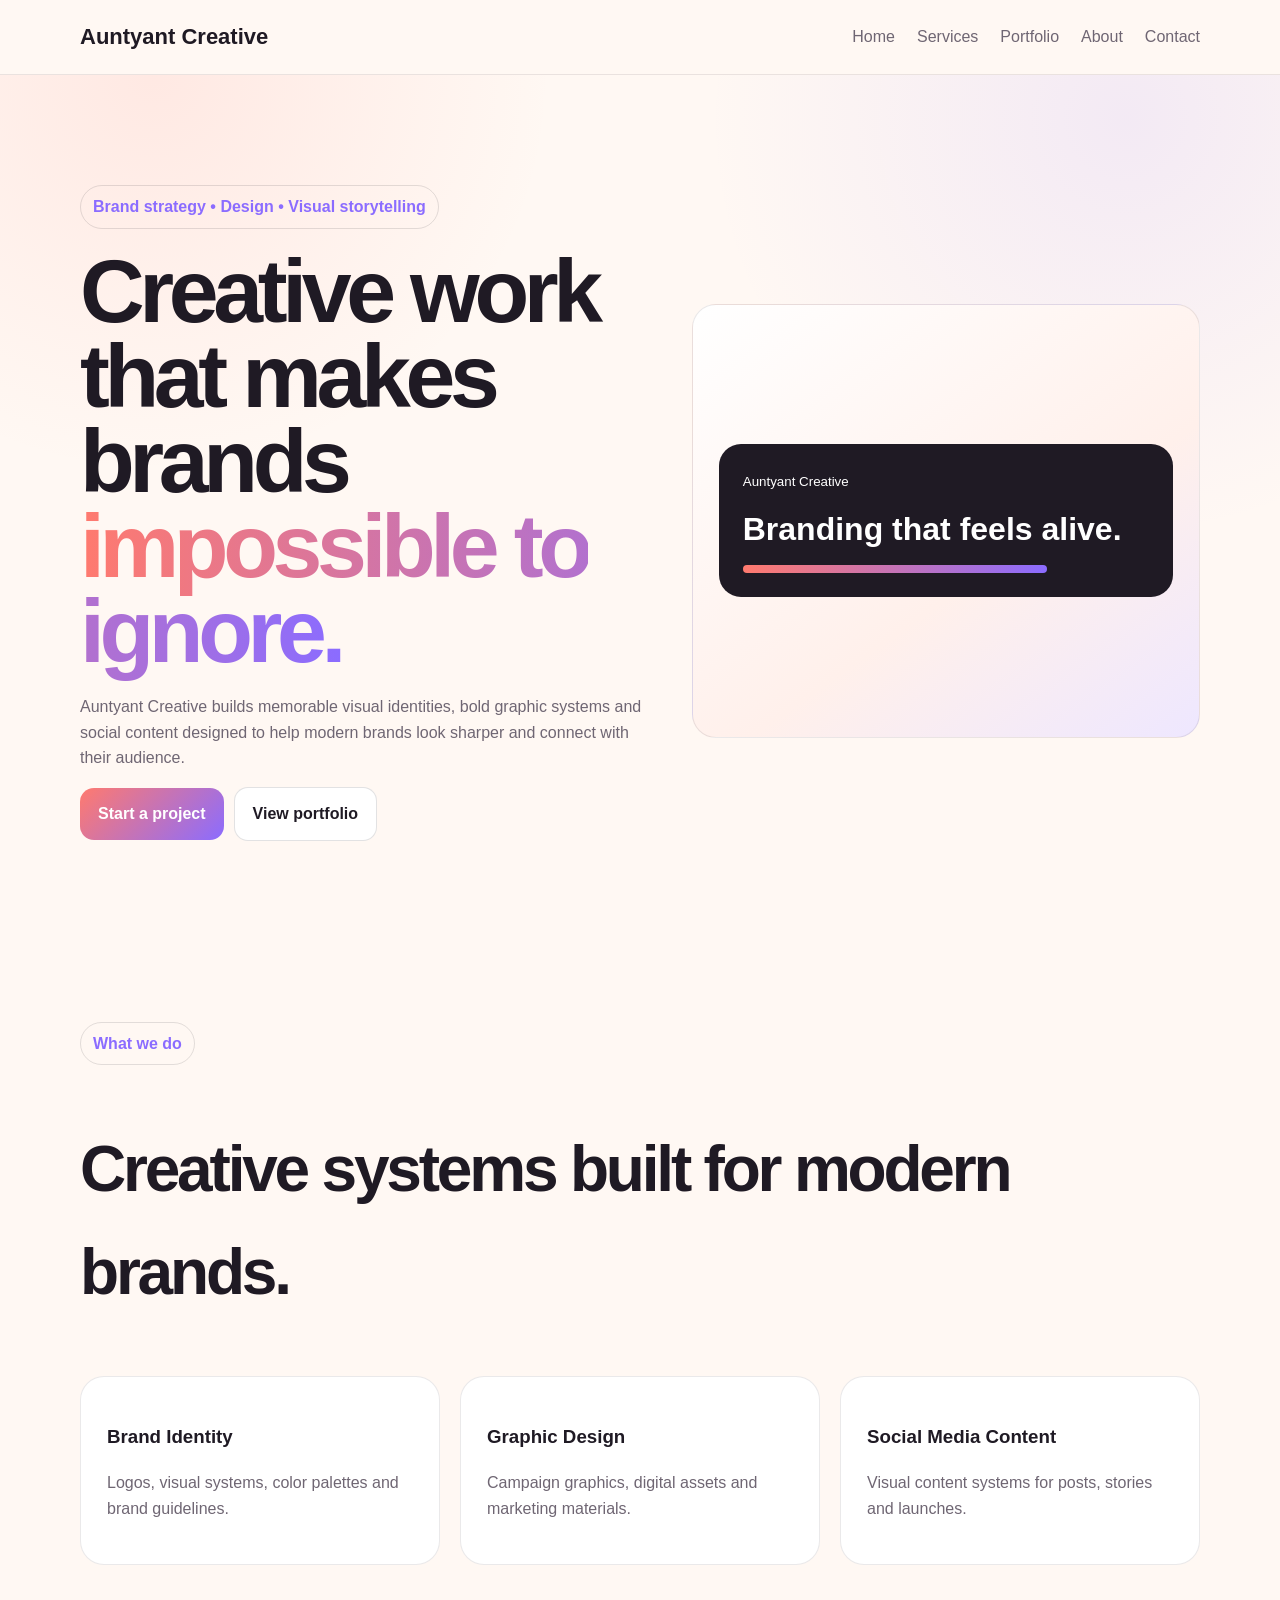
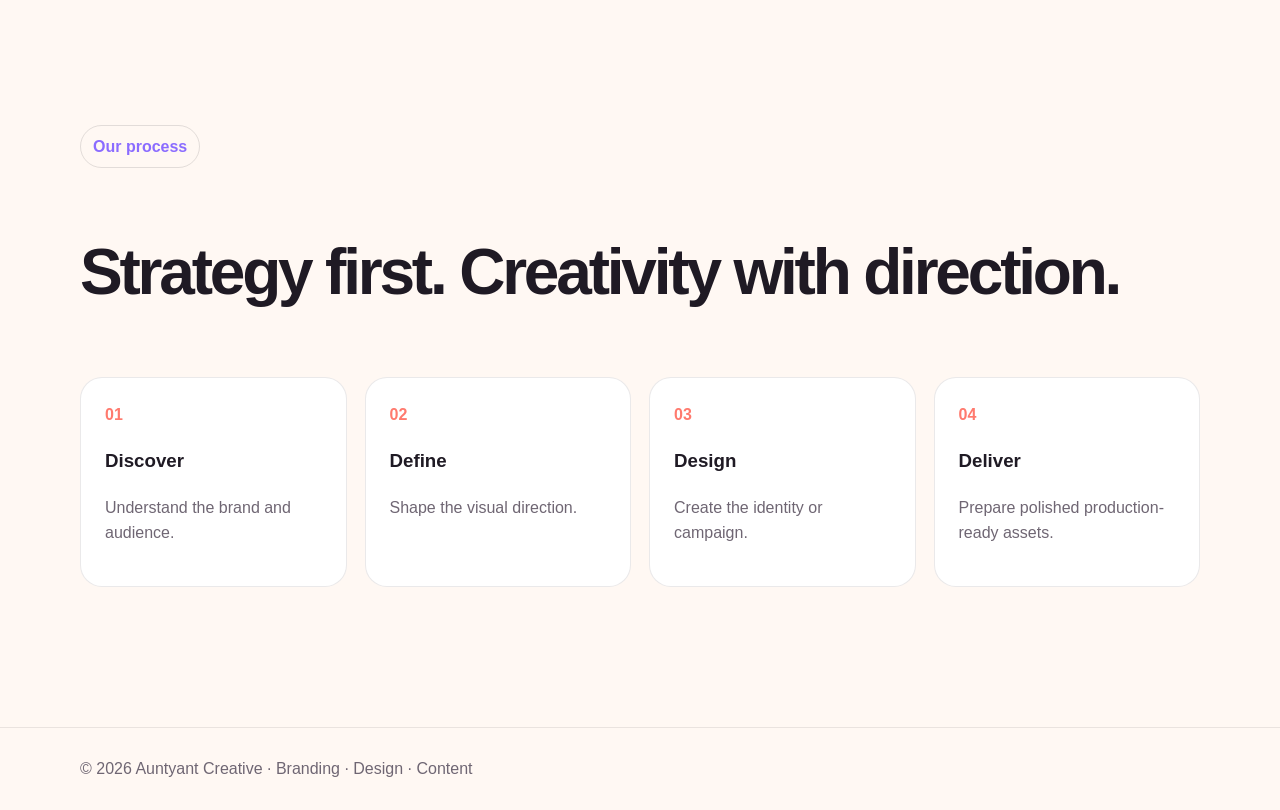
==== index.html @ 15f426d8 "Add files via upload" ====
<!doctype html><html lang="en"><head><meta charset="utf-8"><meta name="viewport" content="width=device-width,initial-scale=1"><meta name="description" content="Auntyant Creative — branding, graphic design, visual content and social media."><title>Index | Auntyant Creative</title><link rel="stylesheet" href="assets/css/style.css"></head><body><header><div class="container nav"><a class="brand" href="index.html">Auntyant Creative</a><nav class="navlinks"><a href="index.html">Home</a><a href="services.html">Services</a><a href="portfolio.html">Portfolio</a><a href="about.html">About</a><a href="contact.html">Contact</a></nav></div></header><main><section class="hero"><div class="container hero-grid"><div><span class="badge">Brand strategy • Design • Visual storytelling</span><h1>Creative work that makes brands <span class="grad">impossible to ignore.</span></h1><p class="muted">Auntyant Creative builds memorable visual identities, bold graphic systems and social content designed to help modern brands look sharper and connect with their audience.</p><p><a class="btn primary" href="contact.html">Start a project</a><a class="btn secondary" href="portfolio.html">View portfolio</a></p></div><div class="panel"><div class="poster"><small>Auntyant Creative</small><h3>Branding that feels alive.</h3><div class="line"></div></div></div></div></section><section class="section"><div class="container"><span class="badge">What we do</span><h2>Creative systems built for modern brands.</h2><div class="grid3"><div class="card"><h3>Brand Identity</h3><p class="muted">Logos, visual systems, color palettes and brand guidelines.</p></div><div class="card"><h3>Graphic Design</h3><p class="muted">Campaign graphics, digital assets and marketing materials.</p></div><div class="card"><h3>Social Media Content</h3><p class="muted">Visual content systems for posts, stories and launches.</p></div></div></div></section><section class="section"><div class="container"><span class="badge">Our process</span><h2>Strategy first. Creativity with direction.</h2><div class="process"><div class="step"><span>01</span><h3>Discover</h3><p class="muted">Understand the brand and audience.</p></div><div class="step"><span>02</span><h3>Define</h3><p class="muted">Shape the visual direction.</p></div><div class="step"><span>03</span><h3>Design</h3><p class="muted">Create the identity or campaign.</p></div><div class="step"><span>04</span><h3>Deliver</h3><p class="muted">Prepare polished production-ready assets.</p></div></div></div></section></main><footer><div class="container">© <span data-year></span> Auntyant Creative · Branding · Design · Content</div></footer><script src="assets/js/main.js"></script></body></html>
---- assets/css/style.css ----
body{margin:0;font-family:Arial,sans-serif;background:#fff8f3;color:#1f1a24;line-height:1.6}
a{text-decoration:none;color:inherit}.container{width:min(1120px,calc(100% - 40px));margin:auto}
header{position:sticky;top:0;background:#fff8f3ee;border-bottom:1px solid #1f1a2418}
.nav{height:74px;display:flex;align-items:center;justify-content:space-between}.brand{font-weight:900;font-size:22px}
.navlinks{display:flex;gap:22px;color:#6f6673}.hero{padding:110px 0 85px;background:radial-gradient(circle at 12% 0%,#ff7a6e1f,transparent 28%),radial-gradient(circle at 88% 5%,#8b6cff1a,transparent 30%)}
.hero-grid{display:grid;grid-template-columns:1.05fr .95fr;gap:50px;align-items:center}.badge{display:inline-block;padding:8px 12px;border:1px solid #1f1a2420;border-radius:99px;color:#8b6cff;font-weight:700}
.hero h1{font-size:clamp(3.1rem,7vw,6.2rem);line-height:.95;letter-spacing:-.06em;margin:20px 0}.grad{background:linear-gradient(90deg,#ff7a6e,#8b6cff);-webkit-background-clip:text;color:transparent}
.muted{color:#6f6673}.btn{display:inline-block;padding:13px 18px;border-radius:14px;font-weight:800;margin-right:10px}.primary{background:linear-gradient(135deg,#ff7a6e,#8b6cff);color:white}.secondary{border:1px solid #1f1a2420;background:white}
.panel,.card{background:#fff;border:1px solid #1f1a2418;border-radius:24px;padding:26px}.panel{min-height:380px;display:flex;flex-direction:column;justify-content:center;background:linear-gradient(145deg,#fff,#fff0eb 60%,#eee7ff)}
.poster{background:#1f1a24;color:white;border-radius:22px;padding:24px}.poster h3{font-size:2rem;margin:10px 0}.line{height:8px;border-radius:99px;background:linear-gradient(90deg,#ff7a6e,#8b6cff);width:75%}
.section{padding:80px 0}.section h2,.page h1{font-size:clamp(2.2rem,5vw,4.2rem);letter-spacing:-.05em}.grid3{display:grid;grid-template-columns:repeat(3,1fr);gap:20px}
.page{padding:85px 0 35px}.portfolio,.two{display:grid;grid-template-columns:1fr 1fr;gap:22px}.process{display:grid;grid-template-columns:repeat(4,1fr);gap:18px}
.step{background:#fff;border:1px solid #1f1a2418;border-radius:22px;padding:24px}.step span{color:#ff7a6e;font-weight:900}
input,textarea{width:100%;box-sizing:border-box;margin:8px 0;padding:14px;background:white;border:1px solid #1f1a2420;border-radius:12px;color:#1f1a24}textarea{min-height:140px}
footer{border-top:1px solid #1f1a2418;padding:28px 0;color:#6f6673;margin-top:60px}
@media(max-width:850px){.hero-grid,.grid3,.portfolio,.two{grid-template-columns:1fr}.process{grid-template-columns:1fr 1fr}.navlinks{gap:12px;font-size:14px}}
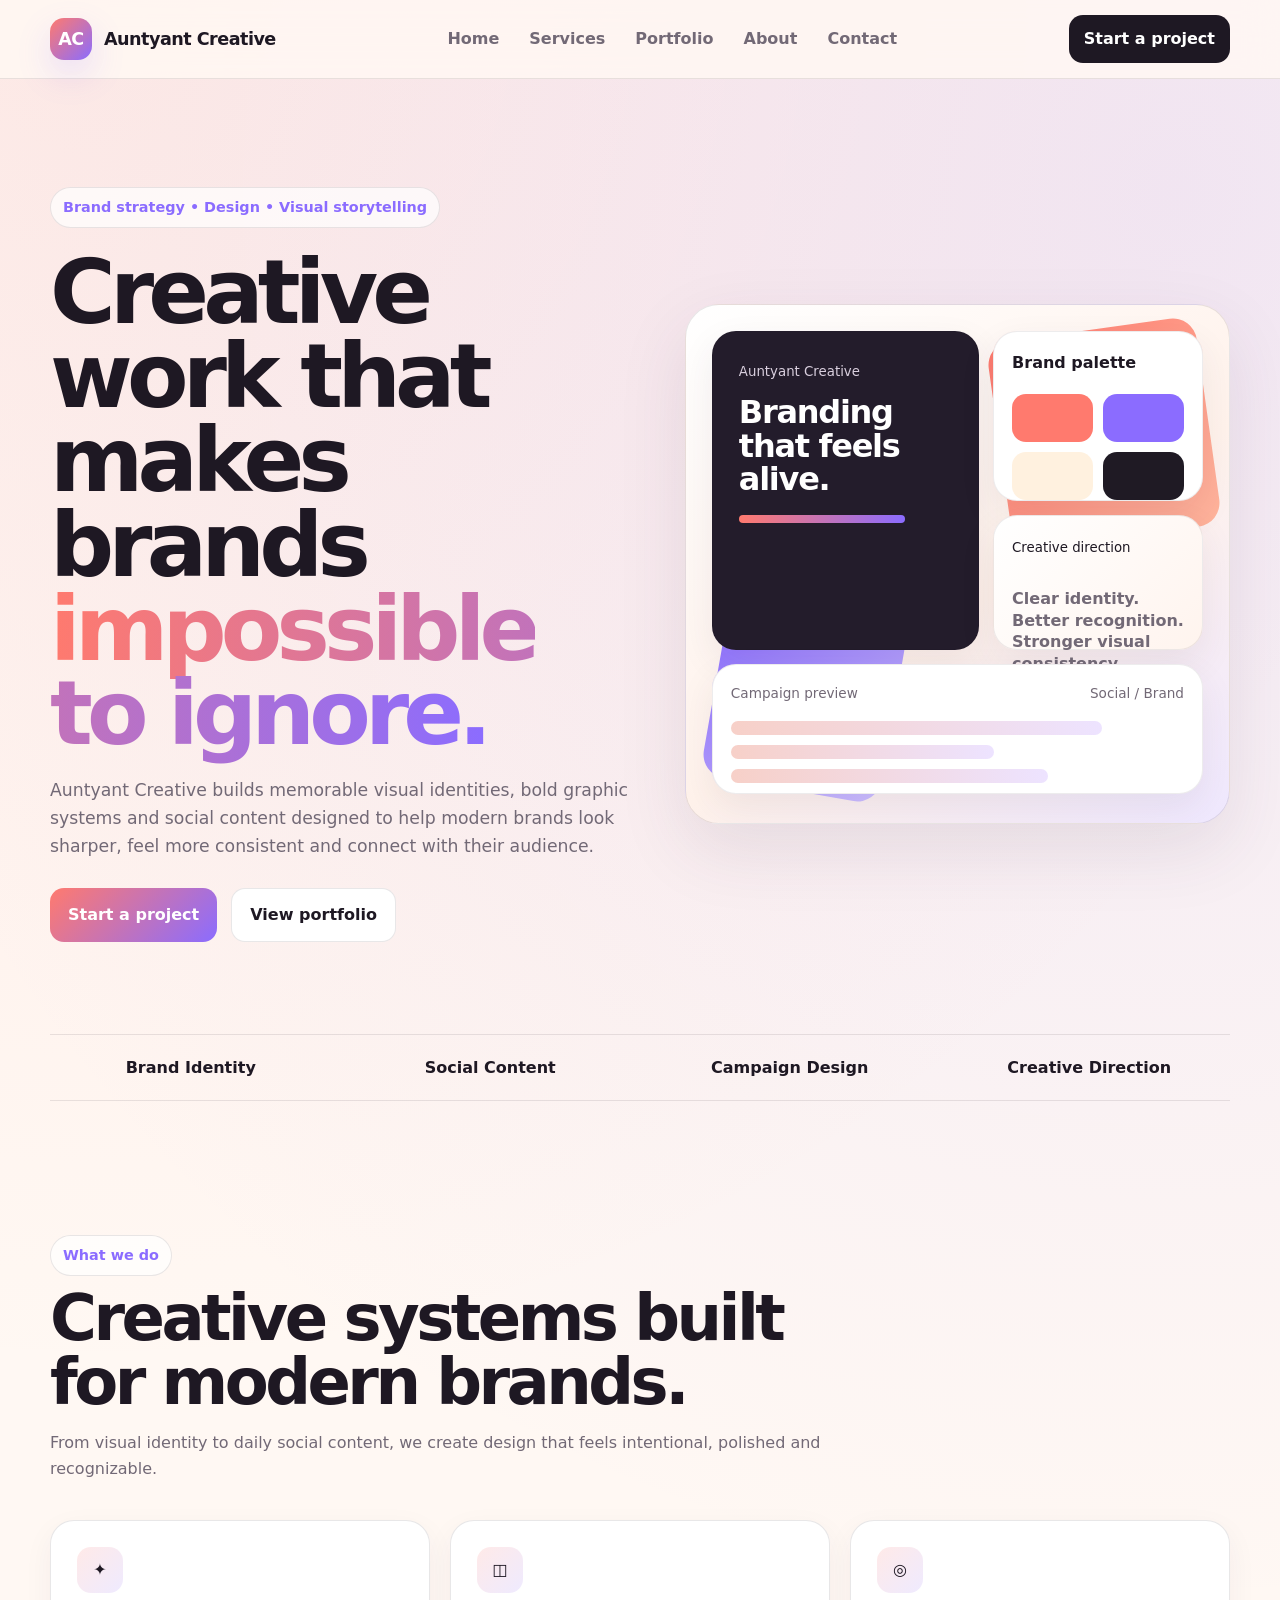
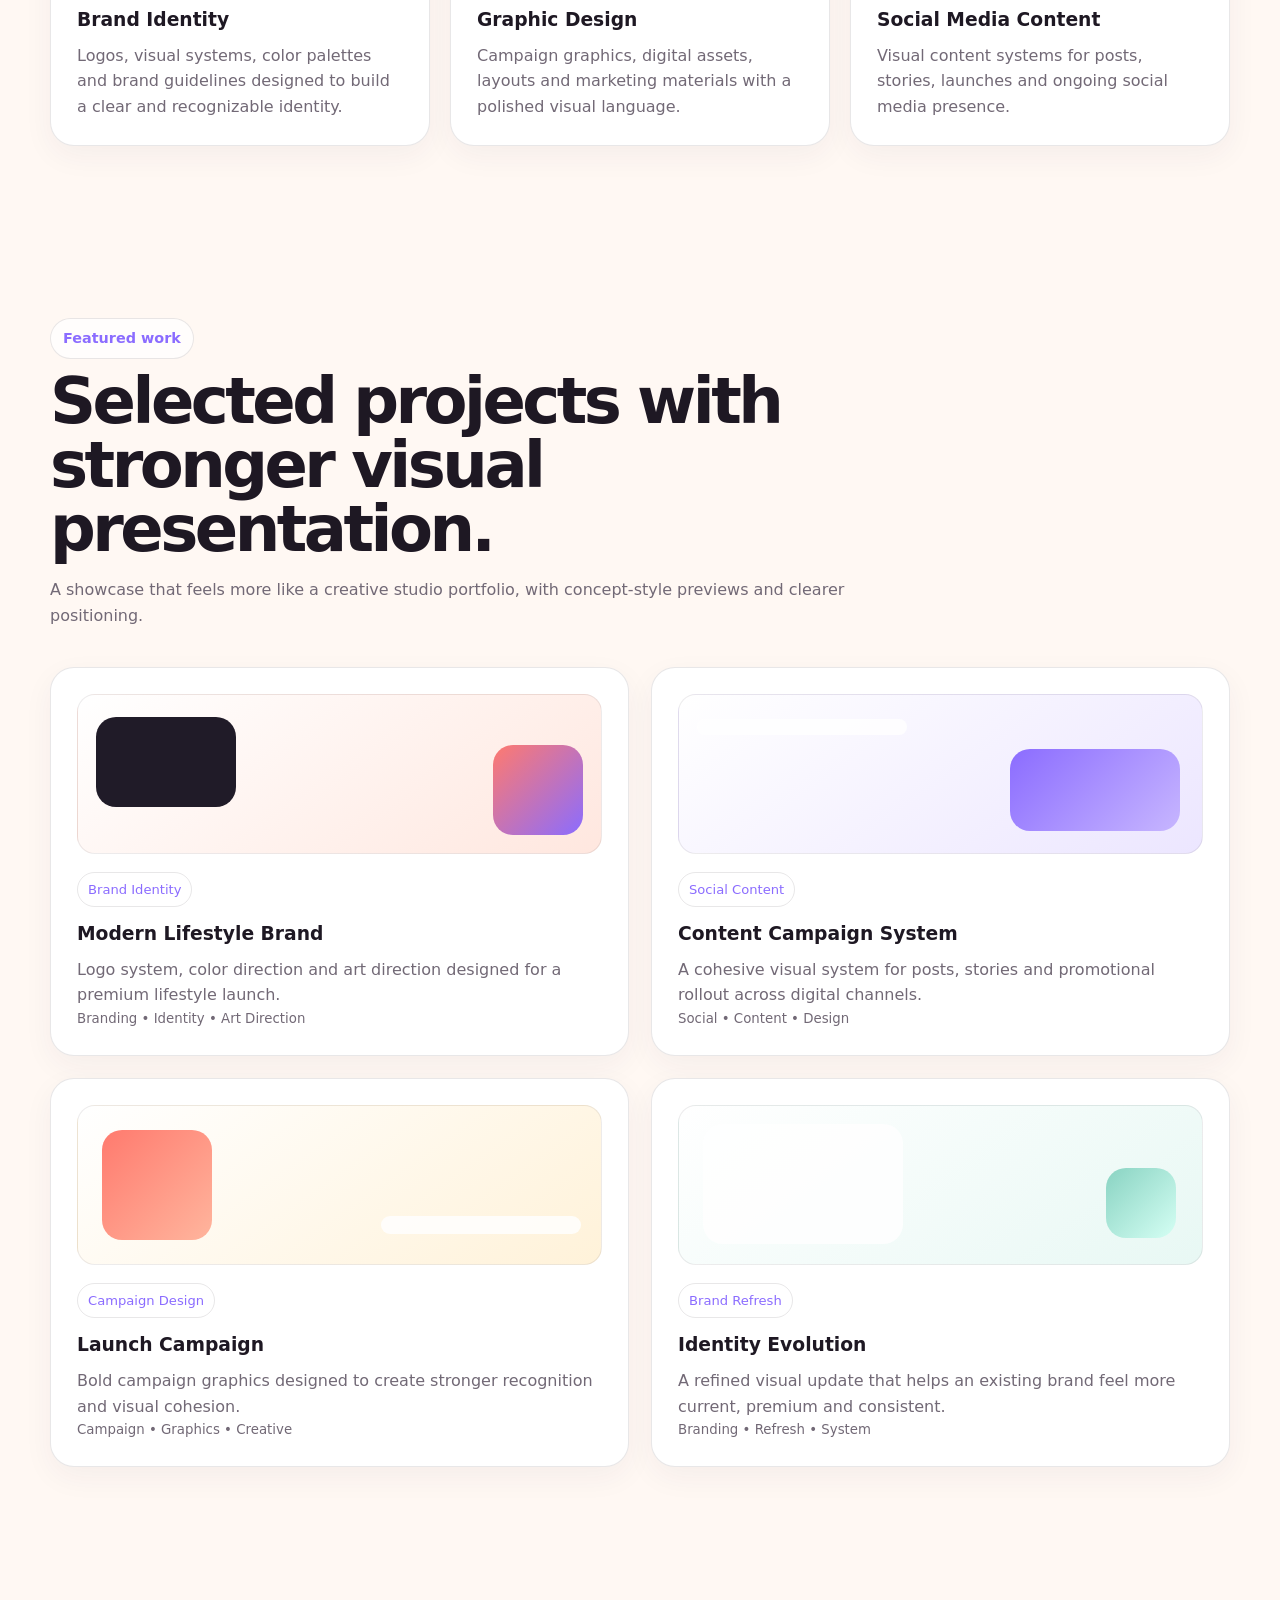
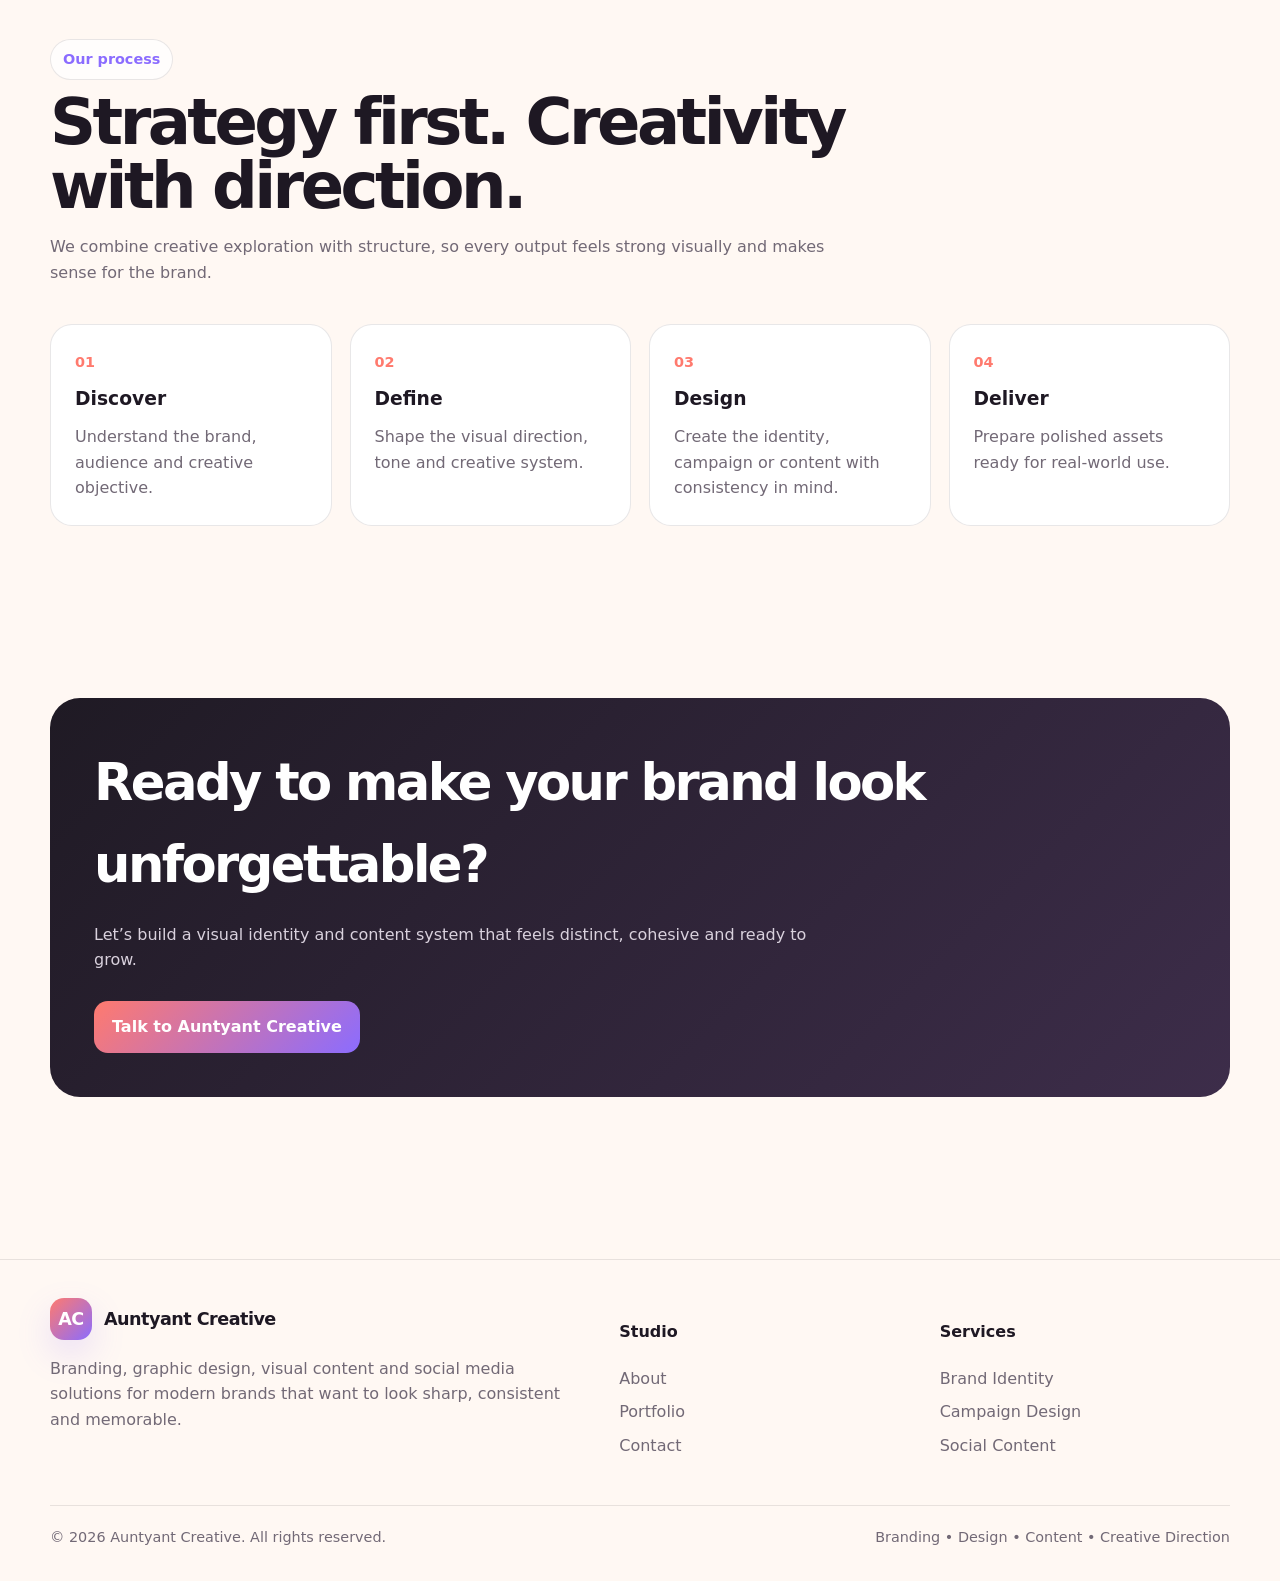
==== commit 4341ec7a: "Add files via upload" ====
--- a/index.html
+++ b/index.html
@@ -1 +1,202 @@
-<!doctype html><html lang="en"><head><meta charset="utf-8"><meta name="viewport" content="width=device-width,initial-scale=1"><meta name="description" content="Auntyant Creative — branding, graphic design, visual content and social media."><title>Index | Auntyant Creative</title><link rel="stylesheet" href="assets/css/style.css"></head><body><header><div class="container nav"><a class="brand" href="index.html">Auntyant Creative</a><nav class="navlinks"><a href="index.html">Home</a><a href="services.html">Services</a><a href="portfolio.html">Portfolio</a><a href="about.html">About</a><a href="contact.html">Contact</a></nav></div></header><main><section class="hero"><div class="container hero-grid"><div><span class="badge">Brand strategy • Design • Visual storytelling</span><h1>Creative work that makes brands <span class="grad">impossible to ignore.</span></h1><p class="muted">Auntyant Creative builds memorable visual identities, bold graphic systems and social content designed to help modern brands look sharper and connect with their audience.</p><p><a class="btn primary" href="contact.html">Start a project</a><a class="btn secondary" href="portfolio.html">View portfolio</a></p></div><div class="panel"><div class="poster"><small>Auntyant Creative</small><h3>Branding that feels alive.</h3><div class="line"></div></div></div></div></section><section class="section"><div class="container"><span class="badge">What we do</span><h2>Creative systems built for modern brands.</h2><div class="grid3"><div class="card"><h3>Brand Identity</h3><p class="muted">Logos, visual systems, color palettes and brand guidelines.</p></div><div class="card"><h3>Graphic Design</h3><p class="muted">Campaign graphics, digital assets and marketing materials.</p></div><div class="card"><h3>Social Media Content</h3><p class="muted">Visual content systems for posts, stories and launches.</p></div></div></div></section><section class="section"><div class="container"><span class="badge">Our process</span><h2>Strategy first. Creativity with direction.</h2><div class="process"><div class="step"><span>01</span><h3>Discover</h3><p class="muted">Understand the brand and audience.</p></div><div class="step"><span>02</span><h3>Define</h3><p class="muted">Shape the visual direction.</p></div><div class="step"><span>03</span><h3>Design</h3><p class="muted">Create the identity or campaign.</p></div><div class="step"><span>04</span><h3>Deliver</h3><p class="muted">Prepare polished production-ready assets.</p></div></div></div></section></main><footer><div class="container">© <span data-year></span> Auntyant Creative · Branding · Design · Content</div></footer><script src="assets/js/main.js"></script></body></html>+<!doctype html>
+<html lang="en">
+<head>
+<meta charset="utf-8">
+<meta name="viewport" content="width=device-width,initial-scale=1">
+<meta name="description" content="Auntyant Creative — branding, graphic design, visual content and social media solutions.">
+<title>Index | Auntyant Creative</title>
+<link rel="stylesheet" href="assets/css/style.css">
+</head>
+<body>
+
+<header><div class="container nav">
+  <a class="brand" href="index.html"><span class="brand-mark">AC</span><span>Auntyant Creative</span></a>
+  <nav class="navlinks">
+    <a href="index.html">Home</a>
+    <a href="services.html">Services</a>
+    <a href="portfolio.html">Portfolio</a>
+    <a href="about.html">About</a>
+    <a href="contact.html">Contact</a>
+  </nav>
+  <a class="nav-cta" href="contact.html">Start a project</a>
+</div></header>
+
+<main>
+<section class="hero">
+  <div class="container hero-grid">
+    <div>
+      <span class="badge">Brand strategy • Design • Visual storytelling</span>
+      <h1>Creative work that makes brands <span class="grad">impossible to ignore.</span></h1>
+      <p>Auntyant Creative builds memorable visual identities, bold graphic systems and social content designed to help modern brands look sharper, feel more consistent and connect with their audience.</p>
+      <div class="actions">
+        <a class="btn primary" href="contact.html">Start a project</a>
+        <a class="btn secondary" href="portfolio.html">View portfolio</a>
+      </div>
+    </div>
+    <div class="hero-visual">
+      <div class="blob one"></div>
+      <div class="blob two"></div>
+      <div class="board">
+        <div class="tile poster">
+          <small>Auntyant Creative</small>
+          <h3>Branding that feels alive.</h3>
+          <div class="line"></div>
+        </div>
+        <div class="tile swatches">
+          <strong>Brand palette</strong>
+          <div class="swatch-grid">
+            <div class="sw a"></div><div class="sw b"></div><div class="sw c"></div><div class="sw d"></div>
+          </div>
+        </div>
+        <div class="tile quote">
+          <small>Creative direction</small>
+          <p>Clear identity. Better recognition. Stronger visual consistency.</p>
+        </div>
+        <div class="tile mockup">
+          <div class="mockup-top"><span>Campaign preview</span><span>Social / Brand</span></div>
+          <div class="mockup-lines"><span></span><span></span><span></span></div>
+        </div>
+      </div>
+    </div>
+  </div>
+</section>
+
+<section class="trust-bar">
+  <div class="container">
+    <div class="trust">
+      <div><span>Brand Identity</span></div>
+      <div><span>Social Content</span></div>
+      <div><span>Campaign Design</span></div>
+      <div><span>Creative Direction</span></div>
+    </div>
+  </div>
+</section>
+
+<section class="section">
+  <div class="container">
+    <div class="section-head">
+      <span class="badge">What we do</span>
+      <h2>Creative systems built for modern brands.</h2>
+      <p>From visual identity to daily social content, we create design that feels intentional, polished and recognizable.</p>
+    </div>
+    <div class="grid3">
+      <article class="card">
+        <div class="icon">✦</div>
+        <h3>Brand Identity</h3>
+        <p>Logos, visual systems, color palettes and brand guidelines designed to build a clear and recognizable identity.</p>
+      </article>
+      <article class="card">
+        <div class="icon">◫</div>
+        <h3>Graphic Design</h3>
+        <p>Campaign graphics, digital assets, layouts and marketing materials with a polished visual language.</p>
+      </article>
+      <article class="card">
+        <div class="icon">◎</div>
+        <h3>Social Media Content</h3>
+        <p>Visual content systems for posts, stories, launches and ongoing social media presence.</p>
+      </article>
+    </div>
+  </div>
+</section>
+
+<section class="section">
+  <div class="container">
+    <div class="section-head">
+      <span class="badge">Featured work</span>
+      <h2>Selected projects with stronger visual presentation.</h2>
+      <p>A showcase that feels more like a creative studio portfolio, with concept-style previews and clearer positioning.</p>
+    </div>
+    <div class="projects">
+      <article class="card project">
+        <div>
+          <div class="preview"></div>
+          <span class="tag">Brand Identity</span>
+          <h3>Modern Lifestyle Brand</h3>
+          <p>Logo system, color direction and art direction designed for a premium lifestyle launch.</p>
+        </div>
+        <small>Branding • Identity • Art Direction</small>
+      </article>
+      <article class="card project">
+        <div>
+          <div class="preview"></div>
+          <span class="tag">Social Content</span>
+          <h3>Content Campaign System</h3>
+          <p>A cohesive visual system for posts, stories and promotional rollout across digital channels.</p>
+        </div>
+        <small>Social • Content • Design</small>
+      </article>
+      <article class="card project">
+        <div>
+          <div class="preview"></div>
+          <span class="tag">Campaign Design</span>
+          <h3>Launch Campaign</h3>
+          <p>Bold campaign graphics designed to create stronger recognition and visual cohesion.</p>
+        </div>
+        <small>Campaign • Graphics • Creative</small>
+      </article>
+      <article class="card project">
+        <div>
+          <div class="preview"></div>
+          <span class="tag">Brand Refresh</span>
+          <h3>Identity Evolution</h3>
+          <p>A refined visual update that helps an existing brand feel more current, premium and consistent.</p>
+        </div>
+        <small>Branding • Refresh • System</small>
+      </article>
+    </div>
+  </div>
+</section>
+
+<section class="section">
+  <div class="container">
+    <div class="section-head">
+      <span class="badge">Our process</span>
+      <h2>Strategy first. Creativity with direction.</h2>
+      <p>We combine creative exploration with structure, so every output feels strong visually and makes sense for the brand.</p>
+    </div>
+    <div class="process">
+      <div class="step"><span>01</span><h3>Discover</h3><p>Understand the brand, audience and creative objective.</p></div>
+      <div class="step"><span>02</span><h3>Define</h3><p>Shape the visual direction, tone and creative system.</p></div>
+      <div class="step"><span>03</span><h3>Design</h3><p>Create the identity, campaign or content with consistency in mind.</p></div>
+      <div class="step"><span>04</span><h3>Deliver</h3><p>Prepare polished assets ready for real-world use.</p></div>
+    </div>
+  </div>
+</section>
+
+<section class="section">
+  <div class="container cta">
+    <h2>Ready to make your brand look unforgettable?</h2>
+    <p>Let’s build a visual identity and content system that feels distinct, cohesive and ready to grow.</p>
+    <div class="actions"><a class="btn primary" href="contact.html">Talk to Auntyant Creative</a></div>
+  </div>
+</section>
+</main>
+
+<footer>
+  <div class="container footer-grid">
+    <div class="footer-brand">
+      <a class="brand" href="index.html"><span class="brand-mark">AC</span><span>Auntyant Creative</span></a>
+      <p>Branding, graphic design, visual content and social media solutions for modern brands that want to look sharp, consistent and memorable.</p>
+    </div>
+    <div class="footer-col">
+      <h4>Studio</h4>
+      <a href="about.html">About</a>
+      <a href="portfolio.html">Portfolio</a>
+      <a href="contact.html">Contact</a>
+    </div>
+    <div class="footer-col">
+      <h4>Services</h4>
+      <a href="services.html">Brand Identity</a>
+      <a href="services.html">Campaign Design</a>
+      <a href="services.html">Social Content</a>
+    </div>
+  </div>
+  <div class="container footer-bottom">
+    <span>© <span data-year></span> Auntyant Creative. All rights reserved.</span>
+    <span>Branding • Design • Content • Creative Direction</span>
+  </div>
+</footer>
+<script src="assets/js/main.js"></script>
+
+</body>
+</html>
--- a/assets/css/style.css
+++ b/assets/css/style.css
@@ -1,17 +1,220 @@
-
-body{margin:0;font-family:Arial,sans-serif;background:#fff8f3;color:#1f1a24;line-height:1.6}
-a{text-decoration:none;color:inherit}.container{width:min(1120px,calc(100% - 40px));margin:auto}
-header{position:sticky;top:0;background:#fff8f3ee;border-bottom:1px solid #1f1a2418}
-.nav{height:74px;display:flex;align-items:center;justify-content:space-between}.brand{font-weight:900;font-size:22px}
-.navlinks{display:flex;gap:22px;color:#6f6673}.hero{padding:110px 0 85px;background:radial-gradient(circle at 12% 0%,#ff7a6e1f,transparent 28%),radial-gradient(circle at 88% 5%,#8b6cff1a,transparent 30%)}
-.hero-grid{display:grid;grid-template-columns:1.05fr .95fr;gap:50px;align-items:center}.badge{display:inline-block;padding:8px 12px;border:1px solid #1f1a2420;border-radius:99px;color:#8b6cff;font-weight:700}
-.hero h1{font-size:clamp(3.1rem,7vw,6.2rem);line-height:.95;letter-spacing:-.06em;margin:20px 0}.grad{background:linear-gradient(90deg,#ff7a6e,#8b6cff);-webkit-background-clip:text;color:transparent}
-.muted{color:#6f6673}.btn{display:inline-block;padding:13px 18px;border-radius:14px;font-weight:800;margin-right:10px}.primary{background:linear-gradient(135deg,#ff7a6e,#8b6cff);color:white}.secondary{border:1px solid #1f1a2420;background:white}
-.panel,.card{background:#fff;border:1px solid #1f1a2418;border-radius:24px;padding:26px}.panel{min-height:380px;display:flex;flex-direction:column;justify-content:center;background:linear-gradient(145deg,#fff,#fff0eb 60%,#eee7ff)}
-.poster{background:#1f1a24;color:white;border-radius:22px;padding:24px}.poster h3{font-size:2rem;margin:10px 0}.line{height:8px;border-radius:99px;background:linear-gradient(90deg,#ff7a6e,#8b6cff);width:75%}
-.section{padding:80px 0}.section h2,.page h1{font-size:clamp(2.2rem,5vw,4.2rem);letter-spacing:-.05em}.grid3{display:grid;grid-template-columns:repeat(3,1fr);gap:20px}
-.page{padding:85px 0 35px}.portfolio,.two{display:grid;grid-template-columns:1fr 1fr;gap:22px}.process{display:grid;grid-template-columns:repeat(4,1fr);gap:18px}
-.step{background:#fff;border:1px solid #1f1a2418;border-radius:22px;padding:24px}.step span{color:#ff7a6e;font-weight:900}
-input,textarea{width:100%;box-sizing:border-box;margin:8px 0;padding:14px;background:white;border:1px solid #1f1a2420;border-radius:12px;color:#1f1a24}textarea{min-height:140px}
-footer{border-top:1px solid #1f1a2418;padding:28px 0;color:#6f6673;margin-top:60px}
-@media(max-width:850px){.hero-grid,.grid3,.portfolio,.two{grid-template-columns:1fr}.process{grid-template-columns:1fr 1fr}.navlinks{gap:12px;font-size:14px}}
+:root{
+  --bg:#fff8f3;
+  --bg-soft:#fff2ec;
+  --ink:#1e1823;
+  --muted:#726976;
+  --line:rgba(30,24,35,.10);
+  --card:#ffffff;
+  --coral:#ff7a6e;
+  --violet:#8b6cff;
+  --peach:#ffb59d;
+  --cream:#fff1df;
+  --lilac:#efe8ff;
+  --shadow:0 26px 70px rgba(67,45,78,.10);
+}
+*{box-sizing:border-box}
+html{scroll-behavior:smooth}
+body{
+  margin:0;
+  font-family:Inter,ui-sans-serif,system-ui,-apple-system,BlinkMacSystemFont,"Segoe UI",sans-serif;
+  color:var(--ink);
+  background:
+    radial-gradient(circle at 8% 0%,rgba(255,122,110,.10),transparent 28%),
+    radial-gradient(circle at 92% 4%,rgba(139,108,255,.12),transparent 30%),
+    var(--bg);
+  line-height:1.6;
+}
+a{text-decoration:none;color:inherit}
+.container{width:min(1180px,calc(100% - 40px));margin:auto}
+header{
+  position:sticky;top:0;z-index:40;
+  background:rgba(255,248,243,.88);
+  backdrop-filter:blur(16px);
+  border-bottom:1px solid var(--line)
+}
+.nav{
+  min-height:78px;display:grid;grid-template-columns:auto 1fr auto;align-items:center;
+  gap:24px;
+}
+.brand{display:flex;align-items:center;gap:12px;font-weight:900;letter-spacing:-.03em;font-size:1.1rem}
+.brand-mark{
+  width:42px;height:42px;border-radius:14px;
+  display:grid;place-items:center;
+  background:linear-gradient(135deg,var(--coral),var(--violet));
+  color:#fff;font-weight:900;box-shadow:0 14px 34px rgba(139,108,255,.18)
+}
+.navlinks{
+  display:flex;justify-content:center;align-items:center;gap:30px;
+  color:var(--muted);font-weight:600
+}
+.navlinks a{position:relative}
+.navlinks a:after{
+  content:"";position:absolute;left:0;right:0;bottom:-8px;height:2px;border-radius:99px;
+  background:linear-gradient(90deg,var(--coral),var(--violet));
+  transform:scaleX(0);transform-origin:center;transition:.2s
+}
+.navlinks a:hover{color:var(--ink)}
+.navlinks a:hover:after{transform:scaleX(1)}
+.nav-cta{
+  padding:11px 15px;border-radius:14px;
+  background:var(--ink);color:#fff;font-weight:800
+}
+
+.hero{padding:108px 0 84px}
+.hero-grid{display:grid;grid-template-columns:1.03fr .97fr;gap:56px;align-items:center}
+.badge{
+  display:inline-flex;padding:8px 12px;border-radius:999px;
+  border:1px solid var(--line);background:rgba(255,255,255,.7);
+  color:var(--violet);font-size:.9rem;font-weight:800
+}
+.hero h1{
+  font-size:clamp(3.25rem,7vw,6.6rem);
+  line-height:.94;letter-spacing:-.065em;margin:22px 0 22px
+}
+.grad{
+  background:linear-gradient(90deg,var(--coral),var(--violet));
+  -webkit-background-clip:text;background-clip:text;color:transparent
+}
+.hero p{color:var(--muted);font-size:1.08rem;max-width:720px}
+.actions{display:flex;gap:14px;flex-wrap:wrap;margin-top:28px}
+.btn{
+  display:inline-flex;align-items:center;justify-content:center;
+  padding:13px 18px;border-radius:14px;font-weight:850;
+  border:1px solid var(--line);transition:.2s ease
+}
+.btn:hover{transform:translateY(-2px)}
+.primary{background:linear-gradient(135deg,var(--coral),var(--violet));color:#fff;border:0}
+.secondary{background:#fff}
+.hero-visual{
+  min-height:520px;border-radius:34px;border:1px solid var(--line);
+  background:linear-gradient(145deg,#fff,#fff2eb 56%,#efe8ff);
+  box-shadow:var(--shadow);padding:26px;position:relative;overflow:hidden
+}
+.blob,.tile{position:absolute;border-radius:24px}
+.blob.one{width:210px;height:210px;right:20px;top:24px;background:linear-gradient(135deg,var(--coral),var(--peach));transform:rotate(-8deg)}
+.blob.two{width:180px;height:180px;left:28px;bottom:32px;background:linear-gradient(135deg,var(--violet),#cdbfff);transform:rotate(10deg)}
+.board{
+  position:relative;z-index:2;display:grid;grid-template-columns:1.12fr .88fr;
+  grid-template-rows:170px 135px 130px;gap:14px;height:100%
+}
+.tile{
+  position:relative;border:1px solid rgba(30,24,35,.08);
+  background:rgba(255,255,255,.82);backdrop-filter:blur(8px);
+  box-shadow:0 14px 36px rgba(67,45,78,.08)
+}
+.board .poster{grid-column:1;grid-row:1 / span 2;padding:26px;background:#231c2b;color:#fff}
+.board .poster small{color:#d9cfde}
+.board .poster h3{font-size:2rem;line-height:1.05;letter-spacing:-.04em;margin:12px 0 18px}
+.board .poster .line{height:8px;border-radius:99px;background:linear-gradient(90deg,var(--coral),var(--violet));width:78%}
+.board .swatches{grid-column:2;grid-row:1;padding:18px;background:#fff}
+.swatch-grid{display:grid;grid-template-columns:repeat(2,1fr);gap:10px;margin-top:18px}
+.sw{height:48px;border-radius:14px}
+.sw.a{background:var(--coral)} .sw.b{background:var(--violet)} .sw.c{background:var(--cream)} .sw.d{background:#1f1a24}
+.board .quote{grid-column:2;grid-row:2;padding:18px;background:linear-gradient(135deg,#fff,#fff4ee)}
+.quote p{margin:28px 0 0;font-size:1rem;font-weight:700;line-height:1.35}
+.board .mockup{grid-column:1 / span 2;grid-row:3;padding:18px;background:#fff}
+.mockup-top{display:flex;justify-content:space-between;color:var(--muted);font-size:.85rem;margin-bottom:16px}
+.mockup-lines{display:grid;gap:10px}
+.mockup-lines span{display:block;height:14px;border-radius:99px;background:linear-gradient(90deg,#f7d0c8,#ede3ff)}
+.mockup-lines span:nth-child(1){width:82%}
+.mockup-lines span:nth-child(2){width:58%}
+.mockup-lines span:nth-child(3){width:70%}
+
+.trust-bar{padding:8px 0 48px}
+.trust{
+  display:grid;grid-template-columns:repeat(4,1fr);gap:18px;
+  padding:20px 0;border-top:1px solid var(--line);border-bottom:1px solid var(--line)
+}
+.trust div{font-weight:800;color:var(--muted);text-align:center}
+.trust span{color:var(--ink)}
+
+.section{padding:86px 0}
+.section-head{max-width:800px;margin-bottom:38px}
+.section-head h2,.page h1{
+  font-size:clamp(2.3rem,5vw,4.6rem);line-height:1;letter-spacing:-.055em;margin:10px 0 16px
+}
+.section-head p,.page p.lead{color:var(--muted);margin:0}
+.grid3{display:grid;grid-template-columns:repeat(3,1fr);gap:20px}
+.card{
+  background:#fff;border:1px solid var(--line);border-radius:24px;padding:26px;
+  box-shadow:0 10px 30px rgba(67,45,78,.05)
+}
+.icon{
+  width:46px;height:46px;border-radius:14px;display:grid;place-items:center;
+  background:linear-gradient(135deg,rgba(255,122,110,.16),rgba(139,108,255,.14))
+}
+.card h3{margin:12px 0 8px}
+.card p{margin:0;color:var(--muted)}
+
+.projects{display:grid;grid-template-columns:repeat(2,1fr);gap:22px}
+.project{
+  min-height:320px;display:flex;flex-direction:column;justify-content:space-between
+}
+.project .preview{
+  height:160px;border-radius:18px;margin-bottom:18px;border:1px solid rgba(30,24,35,.08);
+  overflow:hidden;position:relative
+}
+.project:nth-child(1) .preview{background:linear-gradient(145deg,#fff,#ffe7df)}
+.project:nth-child(2) .preview{background:linear-gradient(145deg,#fff,#ece6ff)}
+.project:nth-child(3) .preview{background:linear-gradient(145deg,#fff,#fff2d9)}
+.project:nth-child(4) .preview{background:linear-gradient(145deg,#fff,#e8f8f4)}
+.preview:before,.preview:after{content:"";position:absolute;border-radius:20px}
+.project:nth-child(1) .preview:before{width:140px;height:90px;left:18px;top:22px;background:#201b28}
+.project:nth-child(1) .preview:after{width:90px;height:90px;right:18px;bottom:18px;background:linear-gradient(135deg,var(--coral),var(--violet))}
+.project:nth-child(2) .preview:before{width:210px;height:16px;left:18px;top:24px;background:#ffffffd0}
+.project:nth-child(2) .preview:after{width:170px;height:82px;right:22px;bottom:22px;background:linear-gradient(135deg,var(--violet),#c7b6ff)}
+.project:nth-child(3) .preview:before{width:110px;height:110px;left:24px;top:24px;background:linear-gradient(135deg,var(--coral),var(--peach))}
+.project:nth-child(3) .preview:after{width:200px;height:18px;right:20px;bottom:30px;background:#ffffffd4}
+.project:nth-child(4) .preview:before{width:200px;height:120px;left:24px;top:18px;background:#ffffffd4}
+.project:nth-child(4) .preview:after{width:70px;height:70px;right:26px;bottom:26px;background:linear-gradient(135deg,#89d3c2,#d5fff4)}
+
+.tag{
+  display:inline-flex;width:max-content;padding:6px 10px;border-radius:999px;
+  border:1px solid var(--line);font-size:.82rem;color:var(--violet)
+}
+.project small{color:var(--muted)}
+
+.process{display:grid;grid-template-columns:repeat(4,1fr);gap:18px}
+.step{background:#fff;border:1px solid var(--line);border-radius:22px;padding:24px}
+.step span{color:var(--coral);font-weight:900;font-size:.9rem}
+.step h3{margin:10px 0}
+.step p{margin:0;color:var(--muted)}
+
+.page{padding:96px 0 40px}
+.two{display:grid;grid-template-columns:1fr 1fr;gap:24px}
+.cta{
+  padding:44px;border-radius:30px;
+  background:linear-gradient(135deg,#1f1a24,#3d2d4a);color:#fff
+}
+.cta h2{font-size:clamp(2rem,4vw,3.4rem);letter-spacing:-.05em;margin:0 0 12px}
+.cta p{color:#d9d1dd;max-width:760px}
+form{display:grid;gap:14px}
+input,textarea{
+  width:100%;padding:14px 15px;border:1px solid var(--line);border-radius:14px;
+  background:#fff;color:var(--ink);font:inherit;outline:none
+}
+textarea{min-height:150px;resize:vertical}
+input:focus,textarea:focus{border-color:var(--violet)}
+
+footer{border-top:1px solid var(--line);margin-top:76px}
+.footer-grid{display:grid;grid-template-columns:1.3fr .7fr .7fr;gap:30px;padding:38px 0}
+.footer-brand p,.footer-col a{color:var(--muted)}
+.footer-col a{display:block;margin:8px 0}
+.footer-col a:hover{color:var(--ink)}
+.footer-bottom{
+  border-top:1px solid var(--line);padding:20px 0 32px;
+  color:var(--muted);font-size:.9rem;display:flex;justify-content:space-between;gap:20px
+}
+
+@media(max-width:980px){
+  .hero-grid,.grid3,.projects,.two,.footer-grid{grid-template-columns:1fr}
+  .process,.trust{grid-template-columns:1fr 1fr}
+  .nav{grid-template-columns:auto 1fr}
+  .nav-cta{display:none}
+  .navlinks{justify-content:flex-end;gap:16px}
+}
+@media(max-width:640px){
+  .process,.trust,.board{grid-template-columns:1fr}
+  .board{display:block}
+  .board .tile{position:relative;margin-bottom:14px}
+}
